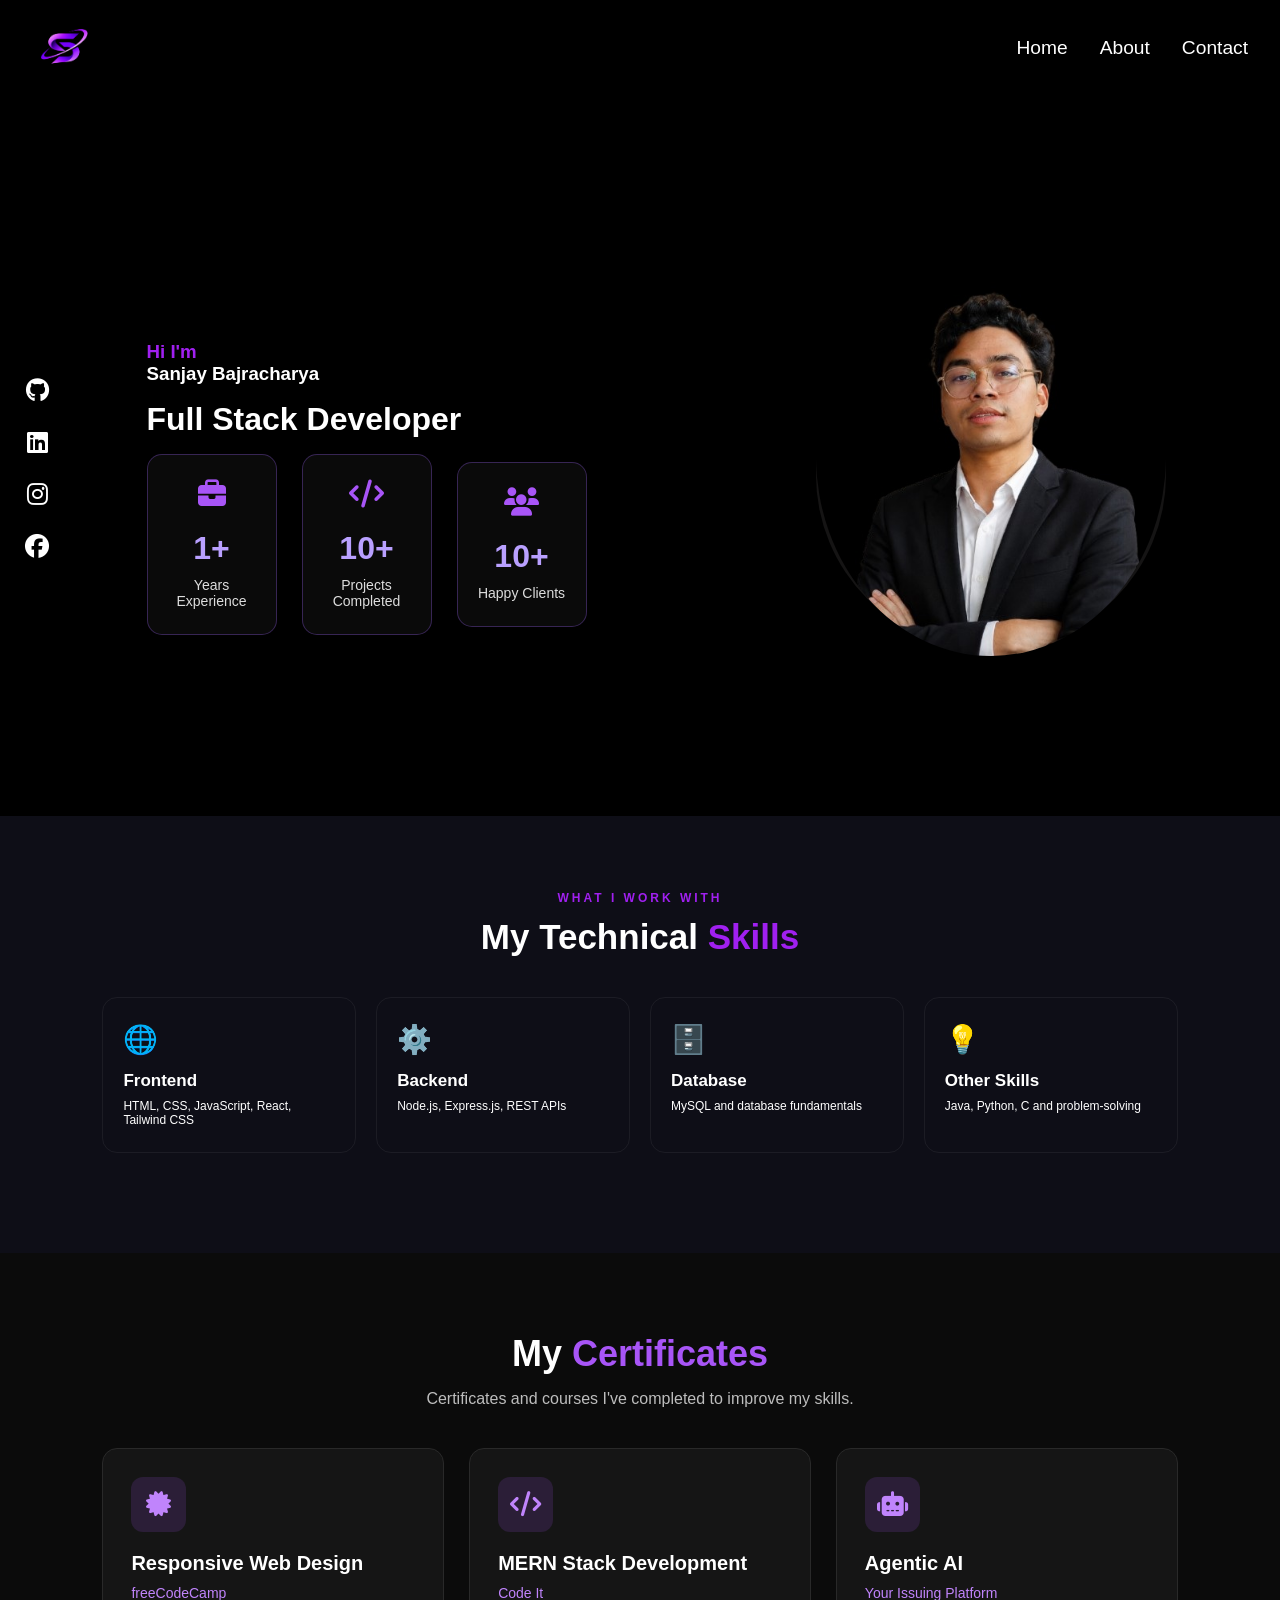
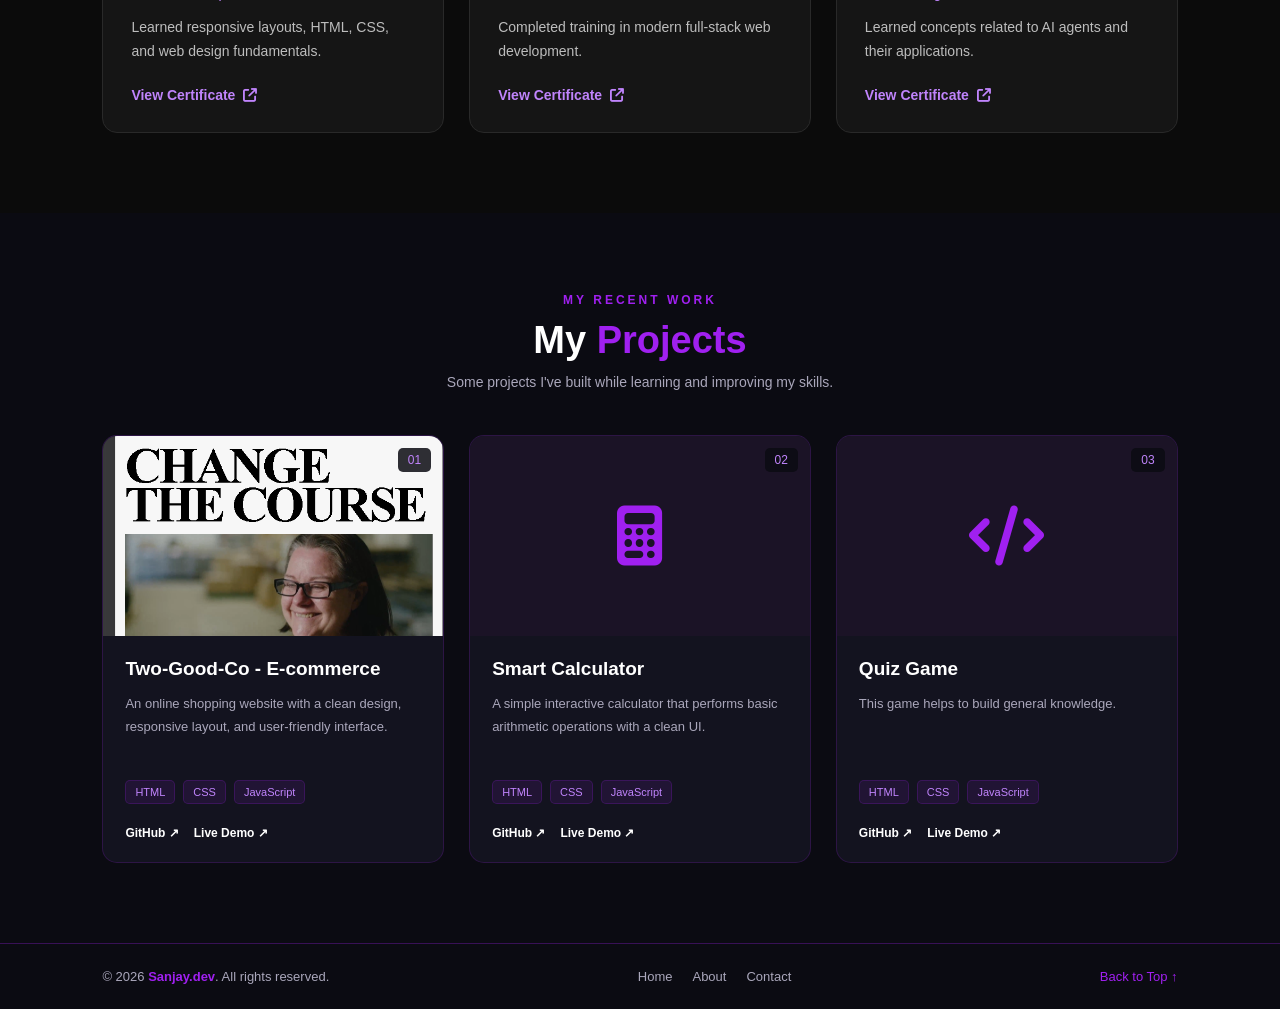
==== index.html @ 899c7a38 "new" ====
<!doctype html>
<html lang="en">
  <head>
    <meta charset="UTF-8" />
    <meta name="viewport" content="width=device-width, initial-scale=1.0" />
    <title>Portfolio</title>
    <link rel="stylesheet" href="style.css" />

    <link
      rel="stylesheet"
      href="https://cdnjs.cloudflare.com/ajax/libs/font-awesome/6.7.2/css/all.min.css"
    />
  </head>
  <body>
    <div class="Container">
      <div class="nav-bar">
        <div id="logo">
          <img src="/images/logo.jpg" alt="Logo" />
        </div>
       <div class="nav-links" id="navLinks">
  <a href="/">Home</a>
  <a href="/navlinks/About.html">About</a>
  <a href="/navlinks/Contact.html">Contact</a>
  <a href="/navlinks/Contact.html" class="mobile-hire">Hire Me</a>
</div>
        <button
          id="menubar"
          aria-label="Open navigation menu"
          aria-expanded="false"
          aria-controls="navLinks"
        >
          <i class="fa-solid fa-bars"></i>
        </button>
      </div>
      <div class="heroSection">
        <div class="intro">
          <h3>
            <span> Hi I'm</span> <br />
            Sanjay Bajracharya
          </h3>
          <h1>Full Stack Developer</h1>

          <div class="social-icons">
            <a
              href="https://github.com/sanjaybajra"
              target="_blank"
              aria-label="GitHub"
            >
              <i class="fa-brands fa-github"></i>
            </a>

            <a
              href="https://linkedin.com/in/sanjay-bajracharya-6b6b513b9"
              target="_blank"
              aria-label="LinkedIn"
            >
              <i class="fa-brands fa-linkedin"></i>
            </a>

            <a
              href="https://instagram.com/sanjay_bajracharya7"
              target="_blank"
              aria-label="Instagram"
            >
              <i class="fa-brands fa-instagram"></i>
            </a>

            <a
              href="https://facebook.com/sanjay.bajracharya.71"
              target="_blank"
              aria-label="Facebook"
            >
              <i class="fa-brands fa-facebook"></i>
            </a>
          </div>

          <section class="stats">
            <div class="stat-box">
              <i class="fa-solid fa-briefcase"></i>
              <h2>1+</h2>
              <p>Years Experience</p>
            </div>

            <div class="stat-box">
              <i class="fa-solid fa-code"></i>
              <h2>10+</h2>
              <p>Projects Completed</p>
            </div>

            <div class="stat-box">
              <i class="fa-solid fa-users"></i>
              <h2>10+</h2>
              <p>Happy Clients</p>
            </div>
          </section>
        </div>
        <div class="picture-container">
          <div class="gray-circle"></div>
          <img
            src="/images/hero-image.jpg"
            alt="Profile Picture"
            class="profile-img"
          />
        </div>
      </div>
      <section class="skills-section">
        <p class="subtitle">WHAT I WORK WITH</p>
        <h2>My Technical <span>Skills</span></h2>

        <div class="skills-grid">
          <div class="skill-card">
            <span class="skill-icon">🌐</span>
            <h3>Frontend</h3>
            <p>HTML, CSS, JavaScript, React, Tailwind CSS</p>
          </div>

          <div class="skill-card">
            <span class="skill-icon">⚙️</span>
            <h3>Backend</h3>
            <p>Node.js, Express.js, REST APIs</p>
          </div>

          <div class="skill-card">
            <span class="skill-icon">🗄️</span>
            <h3>Database</h3>
            <p>MySQL and database fundamentals</p>
          </div>

          <div class="skill-card">
            <span class="skill-icon">💡</span>
            <h3>Other Skills</h3>
            <p>Java, Python, C and problem-solving</p>
          </div>
        </div>
      </section>

      <!-- Certificates Section -->
      <section class="certificates-section" id="certificates">
        <h2>My <span>Certificates</span></h2>
        <p class="section-description">
          Certificates and courses I've completed to improve my skills.
        </p>

        <div class="certificates-grid">
          <!-- Certificate 1 -->
          <div class="certificate-card">
            <div class="certificate-icon">
              <i class="fa-solid fa-certificate"></i>
            </div>
            <h3>Responsive Web Design</h3>
            <p class="certificate-issuer">freeCodeCamp</p>
            <p class="certificate-description">
              Learned responsive layouts, HTML, CSS, and web design
              fundamentals.
            </p>
            <a
              href="https://www.freecodecamp.org/certification/sanjaybajracharya12/responsive-web-design-v9"
              target="_blank"
              rel="noopener noreferrer"
              class="certificate-btn"
            >
              View Certificate
              <i class="fa-solid fa-arrow-up-right-from-square"></i>
            </a>
          </div>

          <!-- Certificate 2 -->
          <div class="certificate-card">
            <div class="certificate-icon">
              <i class="fa-solid fa-code"></i>
            </div>
            <h3>MERN Stack Development</h3>
            <p class="certificate-issuer">Code It</p>
            <p class="certificate-description">
              Completed training in modern full-stack web development.
            </p>
            <a
              href="/images/mernstack.jpeg"
              target="_blank"
              rel="noopener noreferrer"
              class="certificate-btn"
            >
              View Certificate
              <i class="fa-solid fa-arrow-up-right-from-square"></i>
            </a>
          </div>

          <!-- Certificate 3 -->
          <div class="certificate-card">
            <div class="certificate-icon">
              <i class="fa-solid fa-robot"></i>
            </div>
            <h3>Agentic AI</h3>
            <p class="certificate-issuer">Your Issuing Platform</p>
            <p class="certificate-description">
              Learned concepts related to AI agents and their applications.
            </p>
            <a
              href="/images/agenticai.jpeg"
              target="_blank"
              rel="noopener noreferrer"
              class="certificate-btn"
            >
              View Certificate
              <i class="fa-solid fa-arrow-up-right-from-square"></i>
            </a>
          </div>
        </div>
      </section>

      <section class="projects-section" id="projects">
        <div class="projects-heading">
          <p class="subtitle">MY RECENT WORK</p>
          <h2>My <span>Projects</span></h2>
          <p>
            Some projects I've built while learning and improving my skills.
          </p>
        </div>

        <div class="projects-grid">
          <!-- Project 1 -->
          <div class="project-card">
            <div class="project-image">
              <img src="images/twogoodgo.png" alt="Velmora ecommerce website" />
              <span class="project-number">01</span>
            </div>

            <div class="project-content">
              <h3>Two-Good-Co - E-commerce</h3>
              <p>
                An online shopping website with a clean design, responsive
                layout, and user-friendly interface.
              </p>

              <div class="tech-tags">
                <span>HTML</span>
                <span>CSS</span>
                <span>JavaScript</span>
              </div>

              <div class="project-links">
                <a
                  href="https://github.com/sanjaybajra/Two-Good-Co"
                  target="_blank"
                  rel="noopener noreferrer"
                >
                  GitHub ↗
                </a>
                <a
                  href="YOUR-LIVE-DEMO-URL"
                  target="_blank"
                  rel="noopener noreferrer"
                >
                  Live Demo ↗
                </a>
              </div>
            </div>
          </div>

          <!-- Project 2 -->
          <div class="project-card">
            <div class="project-image project-placeholder">
              <span>02</span>
              <i class="fa-solid fa-calculator"></i>
            </div>

            <div class="project-content">
              <h3>Smart Calculator</h3>
              <p>
                A simple interactive calculator that performs basic arithmetic
                operations with a clean UI.
              </p>

              <div class="tech-tags">
                <span>HTML</span>
                <span>CSS</span>
                <span>JavaScript</span>
              </div>

              <div class="project-links">
                <a
                  href="https://github.com/sanjaybajra/CodeAlpha_Calculator"
                  target="_blank"
                  rel="noopener noreferrer"
                >
                  GitHub ↗
                </a>
                <a
                  href="YOUR-CALCULATOR-DEMO-URL"
                  target="_blank"
                  rel="noopener noreferrer"
                >
                  Live Demo ↗
                </a>
              </div>
            </div>
          </div>

          <!-- Project 3 -->
          <div class="project-card">
            <div class="project-image project-placeholder">
              <span>03</span>
              <i class="fa-solid fa-code"></i>
            </div>

            <div class="project-content">
              <h3>Quiz Game</h3>
              <p>This game helps to build general knowledge.</p>

              <div class="tech-tags">
                <span>HTML</span>
                <span>CSS</span>
                <span>JavaScript</span>
              </div>

              <div class="project-links">
                <a
                  href="https://github.com/sanjaybajra/Quiz-Game"
                  target="_blank"
                  rel="noopener noreferrer"
                >
                  GitHub ↗
                </a>
                <a
                  href="https://github.com/sanjaybajra/Quiz-Game"
                  target="_blank"
                  rel="noopener noreferrer"
                >
                  Live Demo ↗
                </a>
              </div>
            </div>
          </div>
        </div>
      </section>

      <footer class="footer">
        <p>© 2026 <span>Sanjay.dev</span>. All rights reserved.</p>

        <div class="footer-links">
          <a href="/index.html">Home</a>
          <a href="/navlinks/About.html">About</a>

          <a href="/navlinks/Contact.html">Contact</a>
        </div>

        <a href="#" class="back-to-top">Back to Top ↑</a>
      </footer>
    </div>
    <script src="script.js"></script>
  </body>
</html>
---- style.css ----
* {
    box-sizing: border-box;
    margin: 0;
    padding: 0;
    font-family: 'Poppins', sans-serif;
}
.Container {
    background-color: black;
    height: 100vh;
    width: 100vw;
    margin: 0;
    padding: 0;
}
.nav-bar {
    display: flex;
    justify-content: space-between;
    align-items: center;
    padding: 1rem 2rem;

    color: white;
}
#menubar i{
  display: none;
  
}
#logo {
    font-size: 1.5rem;
    font-weight: bold;
    color:	rgb(160, 32, 240);
    height: 4rem;
    width: 4rem;
}
#logo img{
    height: 100%;
    width: 100%;
}
.nav-links{
    display: flex;
    justify-content: space-between;
    align-items: center;
    gap: 2rem;
    
}
.nav-links a {
    text-decoration: none;
    color: white;
    font-size: 1.2rem;
}
.nav-links a:hover {
    color: 	rgb(160, 32, 240);
}
.btn{
    background-color: 	rgb(160, 32, 240);
    color: white;
    padding: 0.5rem 1rem;
    border-radius: 5px;
    text-decoration: none;
    border: none;
 
    font-weight: bold;
}
.btn:hover{
    background-color: transparent;
    color: 	rgb(160, 32, 240);
    border: 1px solid 	rgb(160, 32, 240);
    cursor: pointer;
}
#menubar {
    display: none;
    background: transparent;
    border: none;
    color: white;
    font-size: 1.7rem;
    cursor: pointer;
}
.heroSection {
    display: flex;
    justify-content: space-around;
    align-items: center;
    height: 80vh;
    color: white;
    text-align: left;

}
.intro{
    display: flex;
    flex-direction: column;
    justify-content: center;
    align-items: flex-start;
    gap: 1rem;
    margin-left: 2rem;
    margin-top:4rem;
}
.intro h3{
    align-items: center;
}
.intro h3 span {
    color: rgb(160, 32, 240);
}
.social-icons {
    display: flex;
    flex-direction: column;
    position: fixed;
    left:25px;
    top: 50%;
    transform: translateY(-50%);
    z-index: 1000;
    justify-content: center;
    align-items: center;
    gap:1.5rem;
    margin-top: 1.2rem;
    

}

.social-icons a {
    color: white;
    font-size: 24px;
    font-size: 1.5rem;
    transition: 0.3s ease;
    
}
.social-icons a:hover {
    color: rgb(160, 32, 240);
    transform: scale(1.2);
}
.picture-container {
    position: relative;
    width: 350px;
    height: 400px;
    display: flex;
    justify-content: center;
    align-items: center;
}
 .gray-circle {
    position: absolute;
    width: 350px;
    height: 350px;
    background-color: #151414;
    border-radius: 50%;
    top:11%;
    left:50%;
    transform: translateX(-50%);
    z-index: 0;
}
.profile-img {
   position:relative;
   z-index: 1;
   width: 100%;
   height: 100%;
   object-fit: cover;
   object-position: center top  ;
   border-radius: 50%;
}

/* Statistics Section */
.stats {
  display: flex;
  justify-content: center;
  align-items: center;
  gap: 25px;
  flex-wrap: wrap;
  margin: 60px autp;
  
}

.stat-box {
  width: 130px;
  padding: 25px 15px;
  text-align: center;
  background: rgba(255, 255, 255, 0.04);
  border: 1px solid rgba(160, 100, 255, 0.3);
  border-radius: 15px;
  transition: 0.3s ease;
}

.stat-box:hover {
  transform: translateY(-8px);
  border-color: #a855f7;
  box-shadow: 0 0 20px rgba(168, 85, 247, 0.2);
}

.stat-box i {
  font-size: 28px;
  color: #a855f7;
  margin-bottom: 12px;
}

.stat-box h2 {
  font-size: 32px;
  color: #b9a0ff;
  margin: 10px 0;
}

.stat-box p {
  color: #ddd;
  font-size: 14px;
}
.skills-section {
    padding: 75px 8% 100px;
    text-align: center;
    background: #0e0e17;
    color: white;
}

.skills-section h2 {
    font-size: 35px;
    margin-bottom: 40px;
}
.skills-section h2 span{
    color:rgb(160, 32, 240);
}

.skills-grid {
    display: grid;
    grid-template-columns: repeat(4, 1fr);
    gap: 20px;
    text-align: left;
}

.skill-card {
    padding: 25px 20px;
    background: var(--card);
    border: 1px solid rgba(255,255,255,0.06);
    border-radius: 15px;
    transition: 0.3s;
}

.skill-card:hover {
    transform: translateY(-6px);
    border-color: var(--purple);
}

.skill-icon {
    font-size: 28px;
}

.skill-card h3 {
    font-size: 17px;
    margin: 15px 0 8px;
}

.skill-card p {
    color: var(--muted);
    font-size: 12px;
}

/* Footer */

footer {
    padding: 25px 8%;
    text-align: center;
    border-top: 1px solid rgba(255,255,255,0.06);
    color: var(--muted);
    font-size: 12px;
}

/* Mobile Responsive */

/* Fix global layout */
html {
    scroll-behavior: smooth;
}

body {
    overflow-x: hidden;
}

.Container {
    width: 100%;
    min-height: 100vh;
    height: auto;
}

.footer {
    background: #0b0b12;
    color: #aaa7bb;
    padding: 25px 8%;
    border-top: 1px solid rgba(160, 32, 240, 0.3);

    display: flex;
    justify-content: space-between;
    align-items: center;
    flex-wrap: wrap;
    gap: 20px;

    font-size: 13px;
}

.footer p span {
    color: rgb(160, 32, 240);
    font-weight: bold;
}

.footer-links {
    display: flex;
    gap: 20px;
    flex-wrap: wrap;
}

.footer-links a,
.back-to-top {
    color: #aaa7bb;
    text-decoration: none;
    transition: 0.3s;
}

.footer-links a:hover,
.back-to-top:hover {
    color: rgb(160, 32, 240);
}

.back-to-top {
    color: rgb(160, 32, 240);
}

/* Mobile responsive */
@media (max-width: 600px) {
    .footer {
        flex-direction: column;
        text-align: center;
        padding: 25px 5%;
        gap: 15px;
    }

    .footer-links {
        justify-content: center;
        gap: 15px;
    }
}

.projects-section {
    background: #0b0b12;
    color: white;
    padding: 80px 8%;
}

.projects-heading {
    text-align: center;
    margin-bottom: 45px;
}

.subtitle {
    color: rgb(160, 32, 240);
    font-size: 12px;
    letter-spacing: 3px;
    font-weight: 600;
    margin-bottom: 12px;
}

.projects-heading h2 {
    font-size: 38px;
    margin-bottom: 12px;
}

.projects-heading h2 span {
    color: rgb(160, 32, 240);
}

.projects-heading > p:last-child {
    color: #aaa7bb;
    font-size: 14px;
}

.projects-grid {
    display: grid;
    grid-template-columns: repeat(3, minmax(0, 1fr));
    gap: 25px;
}

.project-card {
    background: #13131f;
    border: 1px solid rgba(160, 32, 240, 0.18);
    border-radius: 15px;
    overflow: hidden;
    transition: 0.3s ease;
}

.project-card:hover {
    transform: translateY(-8px);
    border-color: rgb(160, 32, 240);
    box-shadow: 0 12px 35px rgba(160, 32, 240, 0.12);
}

.project-image {
    position: relative;
    height: 200px;
    overflow: hidden;
    background: #1b1326;
}

.project-image img {
    width: 100%;
    height: 100%;
    object-fit: cover;
    display: block;
    transition: transform 0.4s ease;
}

.project-card:hover .project-image img {
    transform: scale(1.05);
}

.project-number,
.project-placeholder > span {
    position: absolute;
    top: 12px;
    right: 12px;
    padding: 5px 10px;
    background: rgba(11, 11, 18, 0.85);
    color: #c084fc;
    border-radius: 5px;
    font-size: 12px;
}

.project-placeholder {
    display: flex;
    justify-content: center;
    align-items: center;
}

.project-placeholder i {
    font-size: 60px;
    color: rgb(160, 32, 240);
}

.project-content {
    padding: 22px;
}

.project-content h3 {
    font-size: 19px;
    margin-bottom: 12px;
}

.project-content > p {
    color: #aaa7bb;
    font-size: 13px;
    line-height: 1.8;
    min-height: 70px;
}

.tech-tags {
    display: flex;
    flex-wrap: wrap;
    gap: 8px;
    margin: 18px 0 22px;
}

.tech-tags span {
    color: #c084fc;
    background: rgba(160, 32, 240, 0.1);
    border: 1px solid rgba(160, 32, 240, 0.2);
    padding: 5px 9px;
    font-size: 11px;
    border-radius: 5px;
}

.project-links {
    display: flex;
    flex-wrap: wrap;
    gap: 15px;
}

.project-links a {
    color: white;
    font-size: 12px;
    font-weight: 600;
    text-decoration: none;
    transition: 0.3s;
}

.project-links a:hover {
    color: #c084fc;
}

/* Tablet */
@media (max-width: 1000px) {
    .projects-grid {
        grid-template-columns: repeat(2, minmax(0, 1fr));
    }

    .projects-section {
        padding: 65px 5%;
    }
}

/* Mobile */
@media (max-width: 650px) {
     #menubar {
        display: block;
        margin-left: auto;
        z-index: 1002;
    }

    /* Hide links until clicked */
    .nav-links {
        display: none;
        position: absolute;
        top: 100%;
        left: 0;
        width: 100%;
        flex-direction: column;
        align-items: stretch;
        gap: 0;
        padding: 0.5rem 1.5rem 1.2rem;
        background: #111;
        border-top: 1px solid #292929;
        box-shadow: 0 10px 20px rgba(0, 0, 0, 0.3);
    }

    /* Show links when menu opens */
    .nav-links.active {
        display: flex;
    }

    .nav-links a {
        display: block;
        text-align: center;
        padding: 0.9rem 0;
        font-size: 1rem;
    }

    .nav-links .btn {
        margin-top: 0.5rem;
    }
    .projects-section {
        padding: 50px 6%;
    }

    .projects-heading h2 {
        font-size: 30px;
    }

    .projects-grid {
        grid-template-columns: 1fr;
        gap: 22px;
    }

    .project-image {
        height: 210px;
    }

    .project-content > p {
        min-height: auto;
    }
}


/* Large laptops and tablets */
@media (max-width: 1024px) {
    .nav-bar {
        padding: 1rem 1.5rem;
    }

    .nav-links {
        gap: 1.2rem;
    }

    .nav-links a {
        font-size: 1rem;
    }

    .heroSection {
        gap: 2rem;
        padding: 2rem 4%;
    }

    .intro {
        margin-left: 1.5rem;
    }

    .picture-container {
        width: 300px;
        height: 350px;
        flex-shrink: 0;
    }
    .btn{
        display: none;
    }

    .gray-circle {
        width: 300px;
        height: 300px;
    }

    .skills-grid {
        grid-template-columns: repeat(2, minmax(0, 1fr));
    }
}

/* Mobile navigation and hero section */
@media (max-width: 768px) {
    .nav-bar {
        position: relative;
        flex-wrap: wrap;
        padding: 1rem 1.2rem;
    }

    #logo {
        width: 3.5rem;
        height: 3.5rem;
    }

    /* Show hamburger icon */
    #menubar i {
        display: block;
        color: white;
        font-size: 1.8rem;
        cursor: pointer;
    }

    /* Dropdown navigation */
    .nav-links {
        display: none;
        position: absolute;
        top: 100%;
        left: 0;
        width: 100%;
        flex-direction: column;
        align-items: stretch;
        gap: 0;
        padding: 1rem 1.5rem;
        background: #111;
        z-index: 1001;
        border-top: 1px solid #292929;
    }

    .nav-links.active {
        display: flex;
    }

    .nav-links a {
        display: block;
        padding: 0.8rem 0;
        font-size: 1rem;
    }

    .nav-links .btn {
        text-align: center;
        margin-top: 0.5rem;
    }

    /* Hero layout */
    .heroSection {
        height: auto;
        min-height: unset;
        flex-direction: column-reverse;
        justify-content: center;
        gap: 2rem;
        padding: 3rem 1.5rem;
        text-align: center;
    }

    .intro {
        margin: 0;
        align-items: center;
        width: 100%;
        gap: 1rem;
    }

    .intro h1 {
        font-size: clamp(1.8rem, 7vw, 2.5rem);
    }

    .intro h3 {
        font-size: 1.1rem;
    }

    .intro p {
        max-width: 500px;
        line-height: 1.7;
    }

    .picture-container {
        width: min(280px, 75vw);
        height: min(320px, 85vw);
    }

    .gray-circle {
        width: 90%;
        height: auto;
        aspect-ratio: 1;
        top: 10%;
    }

    .profile-img {
        width: 100%;
        height: 100%;
    }

    /* Social icons */
    .social-icons {
        position: static;
        transform: none;
        flex-direction: row;
        gap: 1.5rem;
        margin: 1rem 0 0;
    }

    .social-icons a {
        font-size: 1.4rem;
    }

    /* Statistics */
    .stats {
        gap: 15px;
        margin: 20px auto 40px;
        padding: 0 1rem;
    }

    .stat-box {
        width: calc(50% - 10px);
        max-width: 180px;
        padding: 20px 10px;
    }

    .stat-box h2 {
        font-size: 26px;
    }

    /* Skills */
    .skills-section {
        padding: 50px 6%;
    }

    .skills-section h2 {
        font-size: 28px;
    }

    .skills-grid {
        grid-template-columns: repeat(2, minmax(0, 1fr));
        gap: 15px;
    }

    .skill-card {
        padding: 20px 15px;
        min-width: 0;
    }

    footer {
        padding: 20px 5%;
    }
}

/* Small mobile phones */
@media (max-width: 480px) {
    .heroSection {
        padding: 2rem 1rem;
    }

    .picture-container {
        width: 230px;
        height: 260px;
    }

    .intro h1 {
        font-size: 1.8rem;
    }

    .intro h3 {
        font-size: 1rem;
    }

    .intro p {
        font-size: 0.9rem;
    }

    .stats {
        gap: 10px;
    }

    .stat-box {
        width: calc(50% - 5px);
        padding: 16px 8px;
    }

    .stat-box i {
        font-size: 23px;
    }

    .stat-box h2 {
        font-size: 23px;
    }

    .stat-box p {
        font-size: 12px;
    }

    .skills-section h2 {
        font-size: 24px;
    }

    .skills-grid {
        grid-template-columns: 1fr;
    }

    .skill-card {
        text-align: center;
    }
}

/* Very small screens */
@media (max-width: 350px) {
    .nav-bar {
        padding: 0.8rem;
    }

    .picture-container {
        width: 200px;
        height: 230px;
    }

    .intro h1 {
        font-size: 1.6rem;
    }
}


/* Certificates Section */
.certificates-section {
    padding: 80px 8%;
    background: #0b0b0b;
    color: white;
    text-align: center;
}

.certificates-section h2 {
    font-size: 36px;
    margin-bottom: 15px;
}

.certificates-section h2 span {
    color: #a855f7;
}

.section-description {
    color: #bdbdbd;
    margin-bottom: 40px;
    font-size: 16px;
}

.certificates-grid {
    display: grid;
    grid-template-columns: repeat(3, minmax(0, 1fr));
    gap: 25px;
    text-align: left;
}

.certificate-card {
    background: #151515;
    border: 1px solid #292929;
    border-radius: 15px;
    padding: 28px;
    transition: 0.3s ease;
}

.certificate-card:hover {
    transform: translateY(-8px);
    border-color: #a855f7;
    box-shadow: 0 8px 25px rgba(168, 85, 247, 0.15);
}

.certificate-icon {
    width: 55px;
    height: 55px;
    background: rgba(168, 85, 247, 0.15);
    color: #c084fc;
    border-radius: 12px;
    display: flex;
    align-items: center;
    justify-content: center;
    font-size: 25px;
    margin-bottom: 20px;
}

.certificate-card h3 {
    font-size: 20px;
    margin-bottom: 10px;
}

.certificate-issuer {
    color: #c084fc;
    font-size: 14px;
    margin-bottom: 15px;
}

.certificate-description {
    color: #bdbdbd;
    font-size: 14px;
    line-height: 1.7;
    margin-bottom: 22px;
}

.certificate-btn {
    display: inline-flex;
    align-items: center;
    gap: 8px;
    color: #c084fc;
    text-decoration: none;
    font-size: 14px;
    font-weight: 600;
    transition: 0.3s;
}

.certificate-btn:hover {
    color: white;
}

/* Tablet */
@media (max-width: 900px) {
    .certificates-grid {
        grid-template-columns: repeat(2, minmax(0, 1fr));
    }
}

/* Mobile */
@media (max-width: 600px) {
    .certificates-section {
        padding: 60px 5%;
    }

    .certificates-section h2 {
        font-size: 29px;
    }

    .certificates-grid {
        grid-template-columns: 1fr;
    }
}




/* menubar */
:root {
  --accent: #6c5ce7;
  --accent-2: #a29bfe;
  --accent-rgb: 108, 92, 231; /* same color as --accent, in RGB */
  --menu-bg: rgba(20, 20, 35, 0.92);
  --menu-text: #f1f1f7;
}

.nav-bar {
  position: relative;
}

/* Hamburger button (hidden on desktop) */
.nav-bar #menubar {
  display: none;
  align-items: center;
  justify-content: center;
  width: 46px;
  height: 46px;
  border: none;
  border-radius: 50%;
  background: linear-gradient(135deg, var(--accent), var(--accent-2));
  color: #fff;
  font-size: 1.15rem;
  cursor: pointer;
  box-shadow: 0 8px 20px rgba(var(--accent-rgb), 0.45);
  transition: transform 0.3s ease, box-shadow 0.3s ease;
}

.nav-bar #menubar:hover {
  box-shadow: 0 10px 26px rgba(var(--accent-rgb), 0.6);
}

.nav-bar #menubar:active {
  transform: scale(0.92);
}

.nav-bar #menubar[aria-expanded="true"] {
  transform: rotate(90deg);
}

/* Mobile "Hire Me" link (hidden on desktop) */
.nav-bar .nav-links a.mobile-hire {
  display: none;
}

@media (max-width: 768px) {
  .nav-bar #menubar {
    display: flex;
  }

  .nav-bar > .btn {
    display: none;
  }

  .nav-bar .nav-links {
    display: flex;
    flex-direction: column;
    gap: 4px;
    counter-reset: nav;
    position: absolute;
    top: calc(100% + 14px);
    left: 12px;
    right: 12px;
    padding: 14px;
    background: var(--menu-bg);
    -webkit-backdrop-filter: blur(14px);
    backdrop-filter: blur(14px);
    border: 1px solid rgba(255, 255, 255, 0.1);
    border-radius: 22px;
    box-shadow: 0 24px 50px rgba(0, 0, 0, 0.35);
    z-index: 9999;

    /* closed state */
    opacity: 0;
    visibility: hidden;
    transform: translateY(-16px) scale(0.96);
    transform-origin: top right;
    transition: opacity 0.3s ease, transform 0.3s cubic-bezier(0.2, 0.9, 0.3, 1.2),
      visibility 0.3s;
  }

  /* small pointer arrow under the button */
  .nav-bar .nav-links::before {
    content: "";
    position: absolute;
    top: -7px;
    right: 18px;
    width: 14px;
    height: 14px;
    background: var(--menu-bg);
    border-top: 1px solid rgba(255, 255, 255, 0.1);
    border-left: 1px solid rgba(255, 255, 255, 0.1);
    transform: rotate(45deg);
  }

  .nav-bar .nav-links.active {
    opacity: 1;
    visibility: visible;
    transform: translateY(0) scale(1);
  }

  /* links */
  .nav-bar .nav-links a {
    counter-increment: nav;
    display: flex;
    align-items: center;
    gap: 14px;
    padding: 15px 16px;
    border-radius: 14px;
    font-size: 1.02rem;
    font-weight: 500;
    letter-spacing: 0.3px;
    color: var(--menu-text);
    text-decoration: none;
    background: rgba(255, 255, 255, 0.04);
    transition: background 0.25s, transform 0.25s, color 0.25s;
  }

  .nav-bar .nav-links a::before {
    content: "0" counter(nav);
    font-size: 0.75rem;
    font-weight: 700;
    color: var(--accent-2);
    opacity: 0.9;
  }

  .nav-bar .nav-links a:hover,
  .nav-bar .nav-links a:active {
    background: linear-gradient(
      90deg,
      rgba(var(--accent-rgb), 0.55),
      rgba(var(--accent-rgb), 0.15)
    );
    transform: translateX(6px);
    color: #fff;
  }

  /* Hire Me call-to-action */
  .nav-bar .nav-links a.mobile-hire {
    display: flex;
    justify-content: center;
    margin-top: 8px;
    padding: 16px;
    background: linear-gradient(135deg, var(--accent), var(--accent-2));
    color: #fff;
    font-weight: 700;
    box-shadow: 0 10px 24px rgba(var(--accent-rgb), 0.45);
  }

  .nav-bar .nav-links a.mobile-hire::before {
    content: "";
    display: none;
  }

  .nav-bar .nav-links a.mobile-hire:hover {
    transform: translateY(-2px);
    filter: brightness(1.08);
  }
}
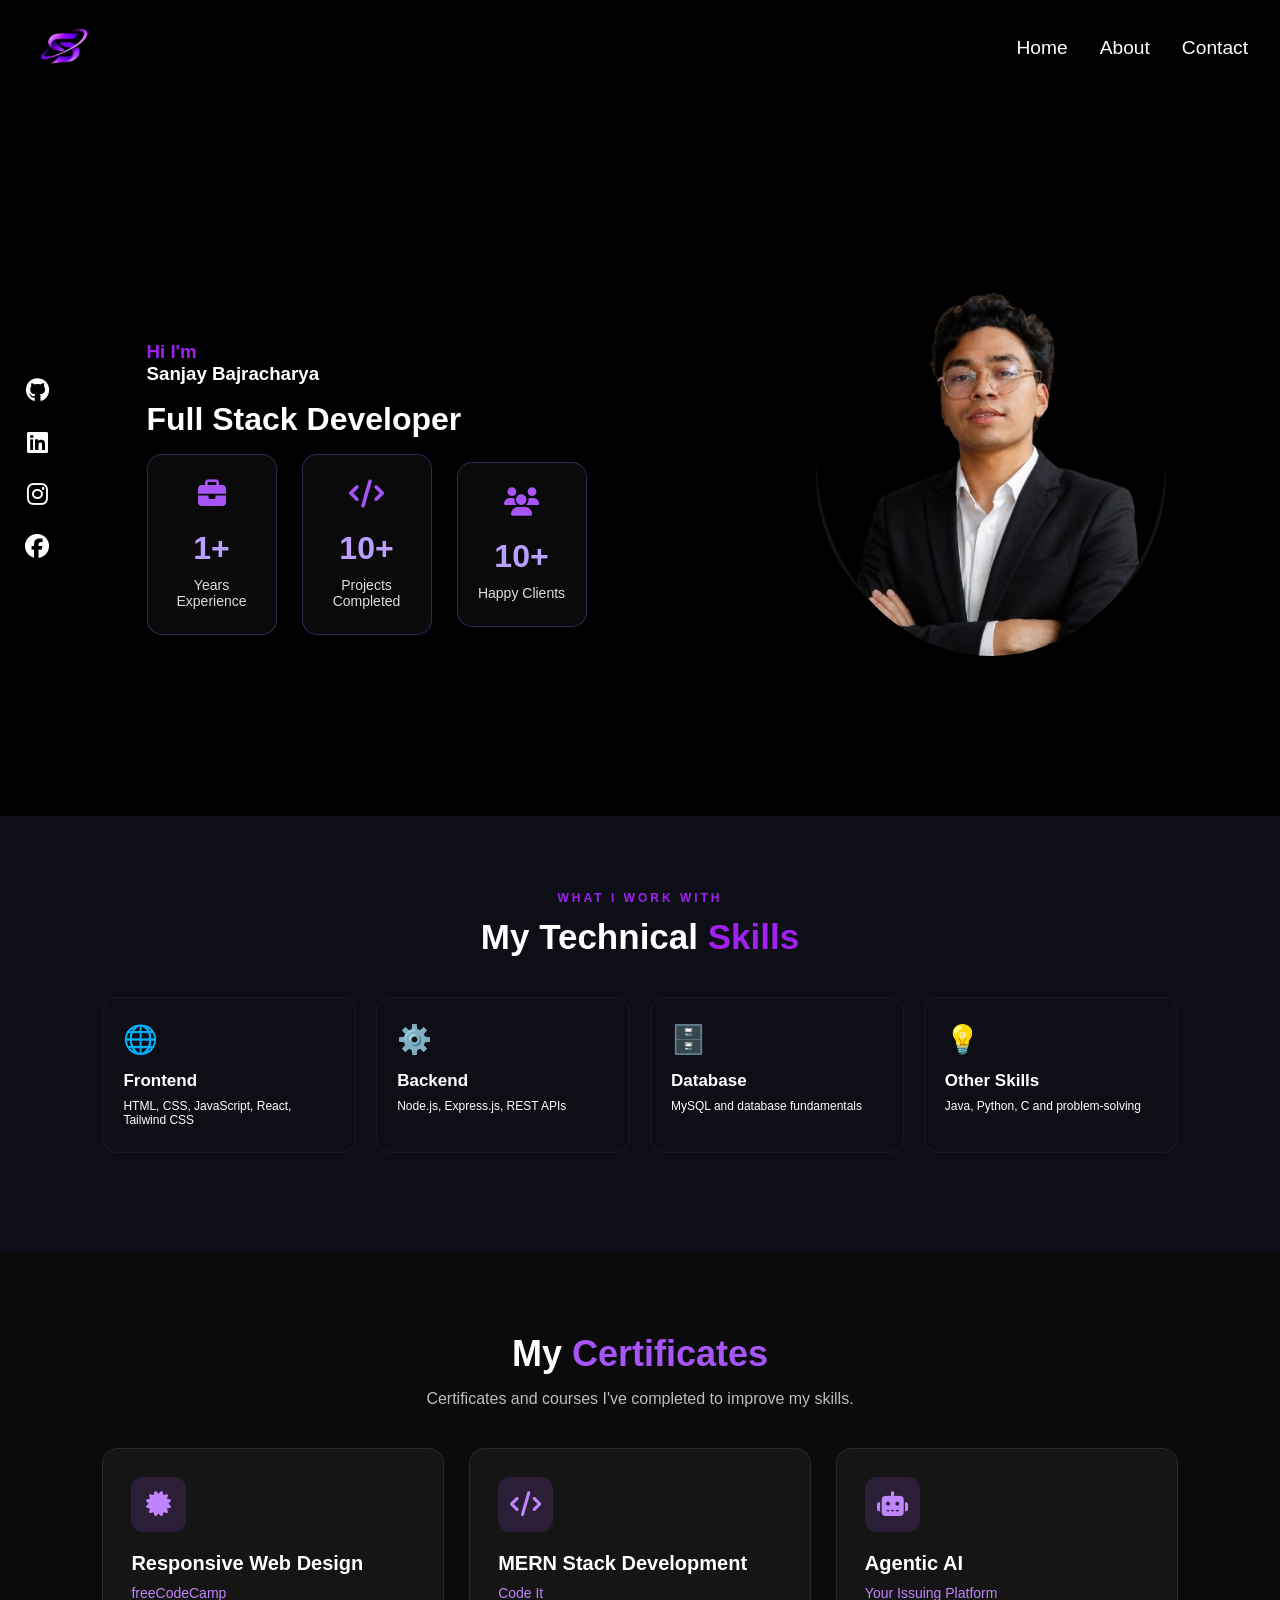
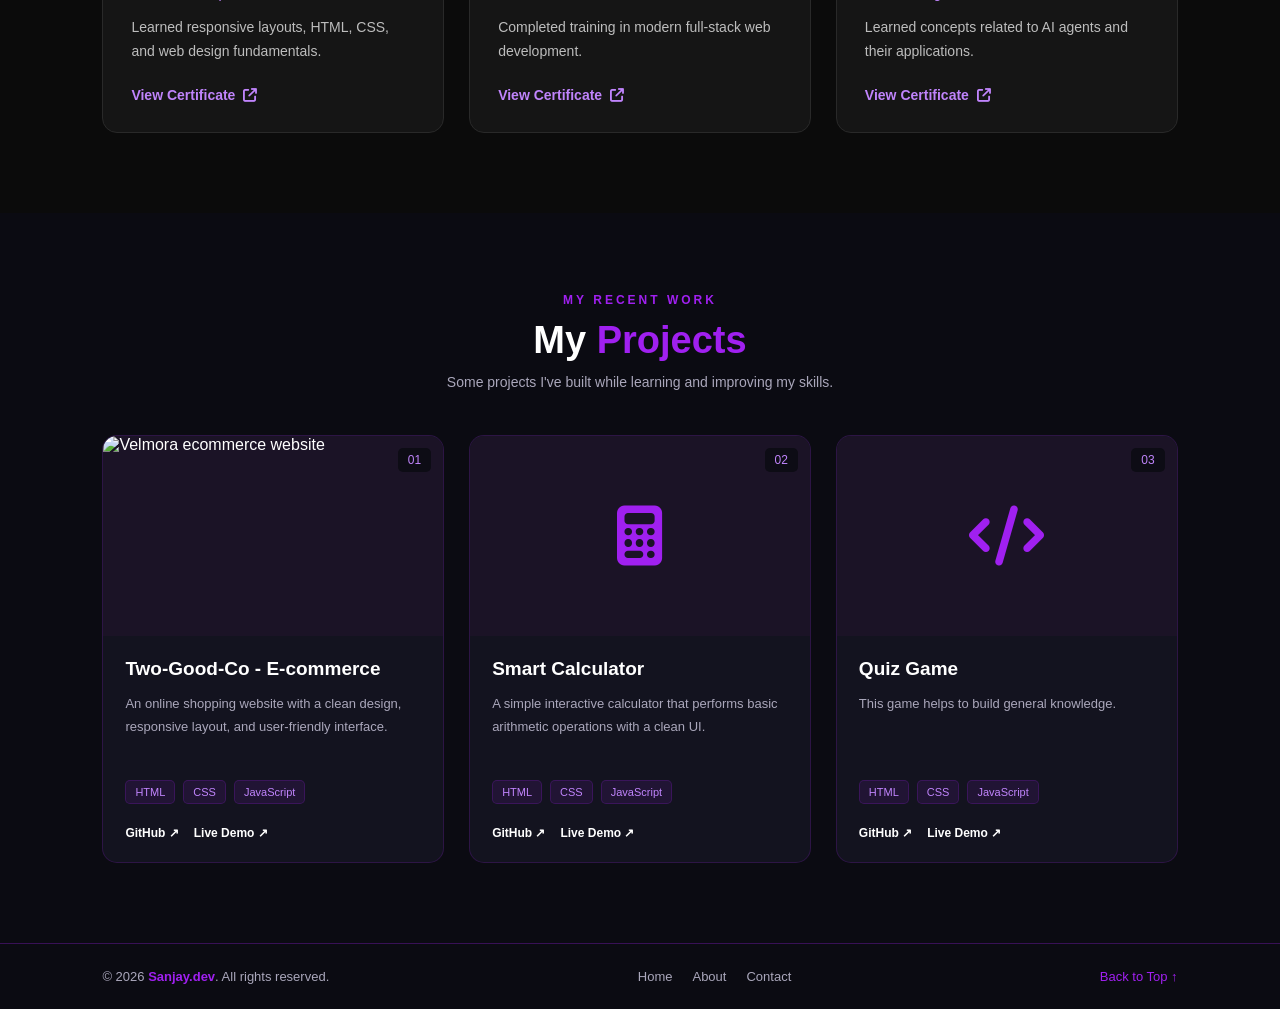
==== commit d4da6905: "images add" ====
--- a/index.html
+++ b/index.html
@@ -17,12 +17,12 @@
         <div id="logo">
           <img src="/images/logo.jpg" alt="Logo" />
         </div>
-       <div class="nav-links" id="navLinks">
-  <a href="/">Home</a>
-  <a href="/navlinks/About.html">About</a>
-  <a href="/navlinks/Contact.html">Contact</a>
-  <a href="/navlinks/Contact.html" class="mobile-hire">Hire Me</a>
-</div>
+        <div class="nav-links" id="navLinks">
+          <a href="/">Home</a>
+          <a href="/navlinks/About.html">About</a>
+          <a href="/navlinks/Contact.html">Contact</a>
+          <a href="/navlinks/Contact.html" class="mobile-hire">Hire Me</a>
+        </div>
         <button
           id="menubar"
           aria-label="Open navigation menu"
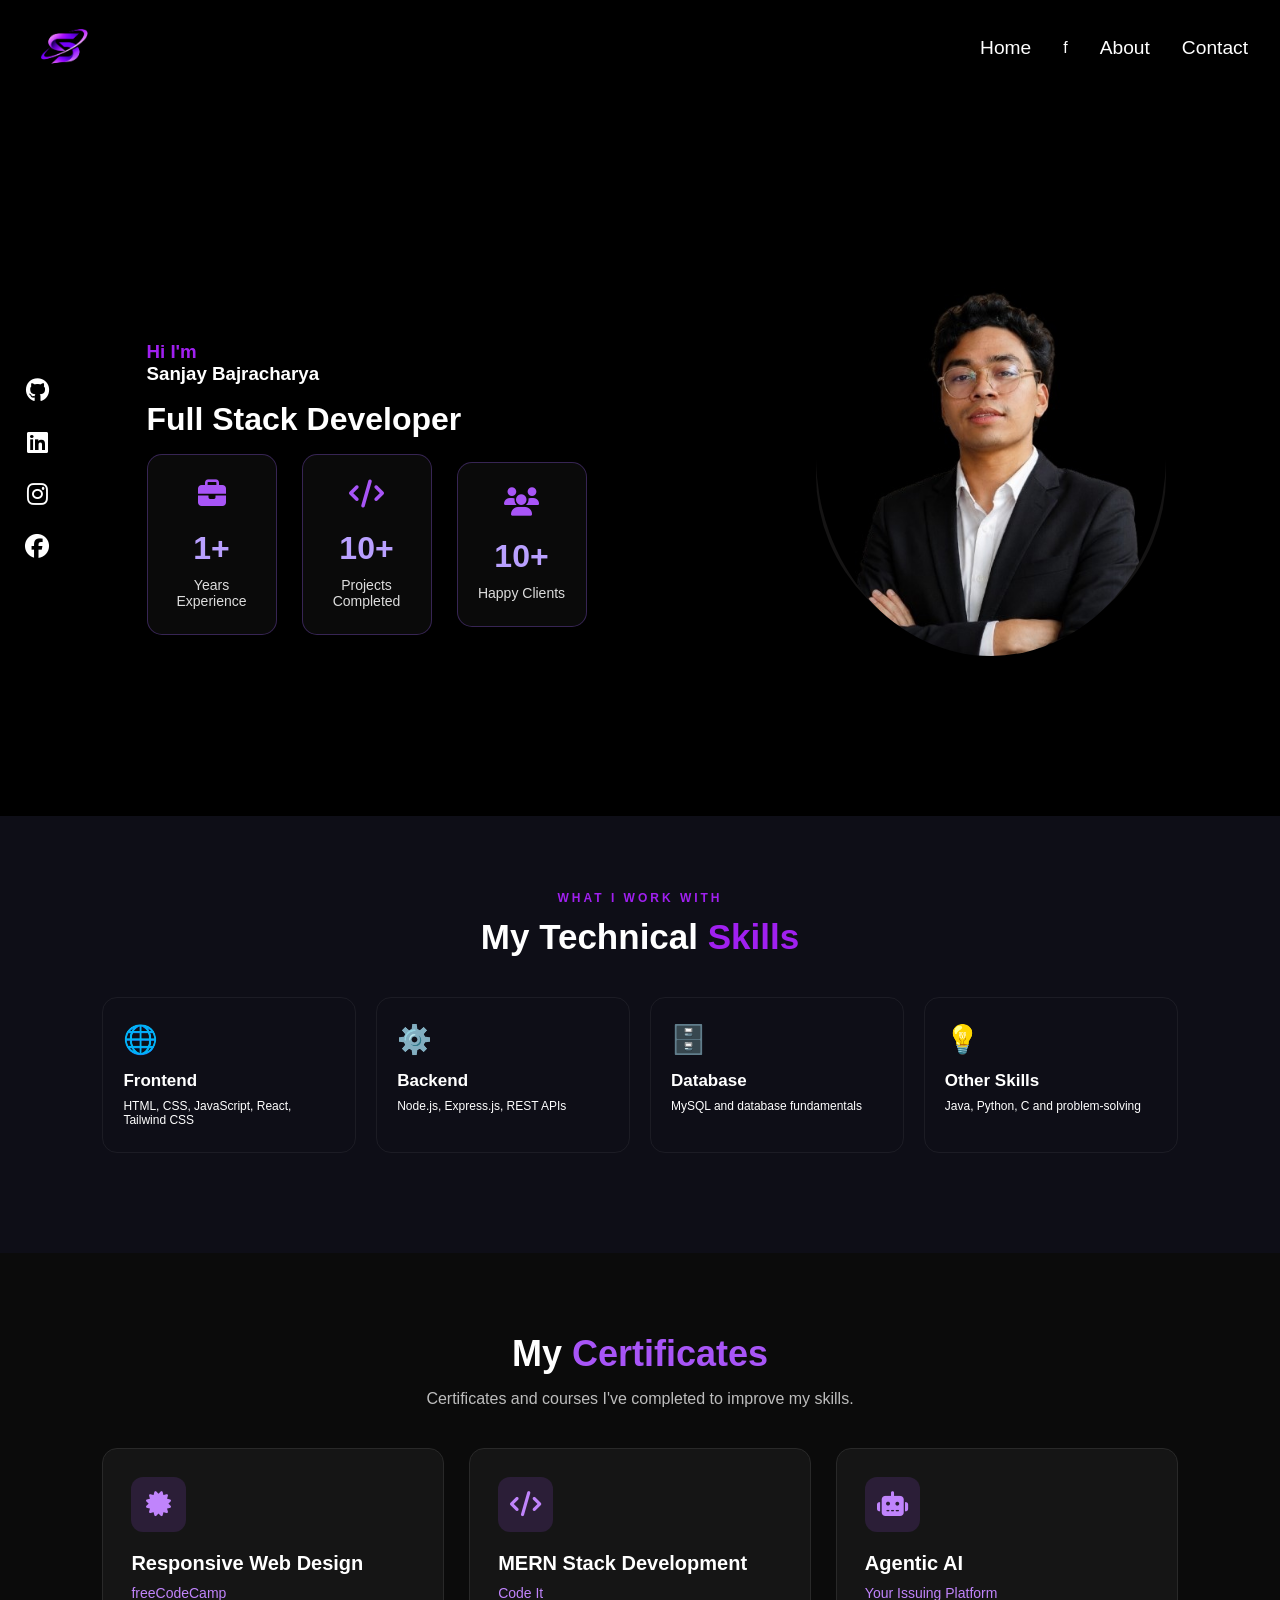
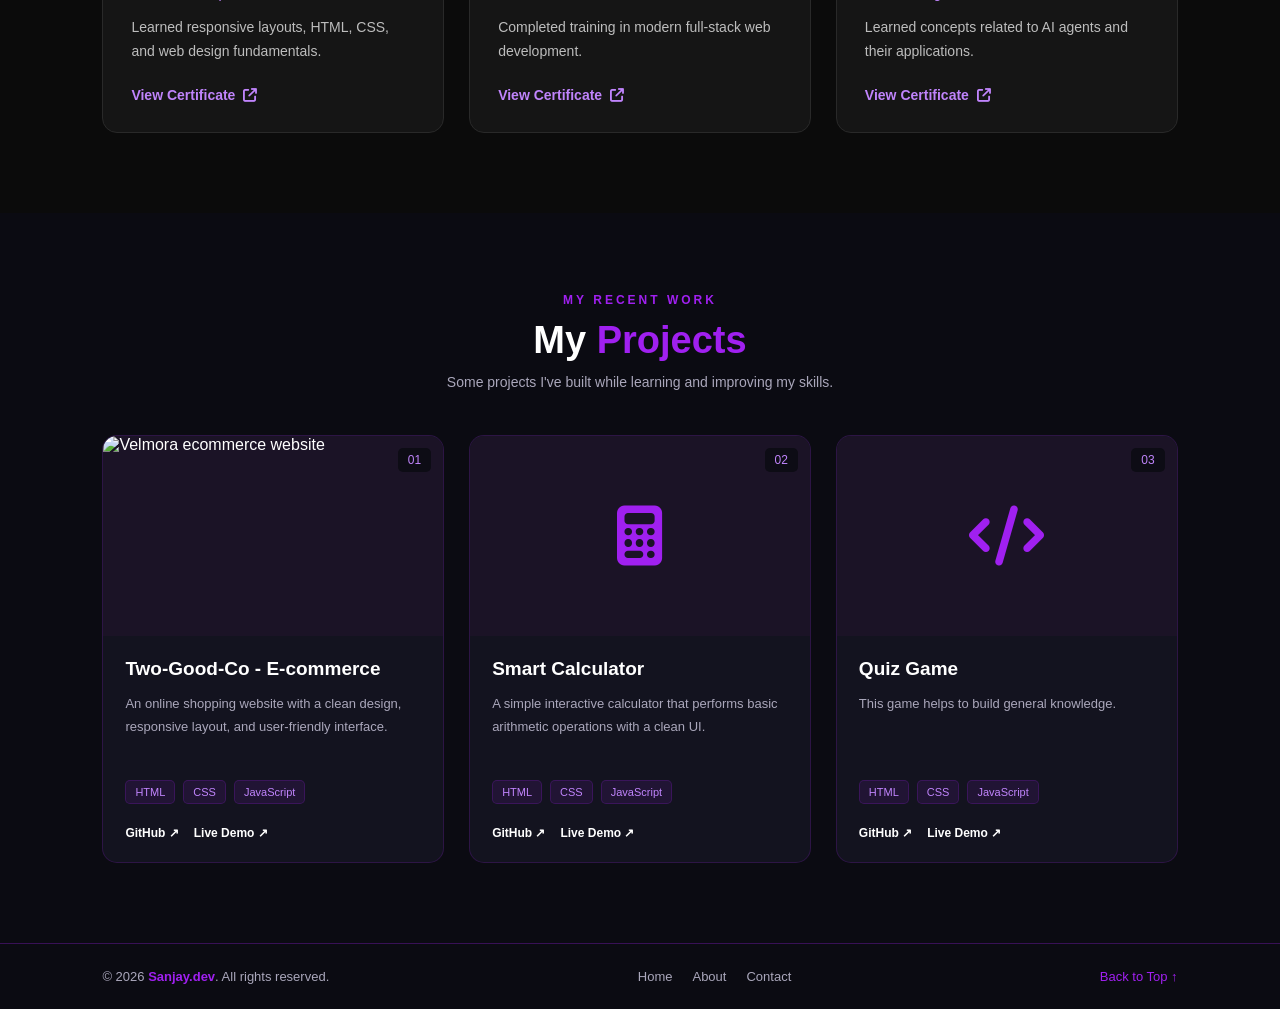
==== commit 53b8ec8c: "change" ====
--- a/index.html
+++ b/index.html
@@ -15,13 +15,13 @@
     <div class="Container">
       <div class="nav-bar">
         <div id="logo">
-          <img src="/images/logo.jpg" alt="Logo" />
+          <img src="images/logo.jpg" alt="Logo" />
         </div>
         <div class="nav-links" id="navLinks">
-          <a href="/">Home</a>
-          <a href="/navlinks/About.html">About</a>
-          <a href="/navlinks/Contact.html">Contact</a>
-          <a href="/navlinks/Contact.html" class="mobile-hire">Hire Me</a>
+          <a href="/">Home</a>f
+          <a href="navlinks/About.html">About</a>
+          <a href="navlinks/Contact.html">Contact</a>
+          <a href="navlinks/Contact.html" class="mobile-hire">Hire Me</a>
         </div>
         <button
           id="menubar"
@@ -97,7 +97,7 @@
         <div class="picture-container">
           <div class="gray-circle"></div>
           <img
-            src="/images/hero-image.jpg"
+            src="images/hero-image.jpg"
             alt="Profile Picture"
             class="profile-img"
           />
@@ -339,9 +339,9 @@
 
         <div class="footer-links">
           <a href="/index.html">Home</a>
-          <a href="/navlinks/About.html">About</a>
-
-          <a href="/navlinks/Contact.html">Contact</a>
+          <a href="navlinks/About.html">About</a>
+
+          <a href="navlinks/Contact.html">Contact</a>
         </div>
 
         <a href="#" class="back-to-top">Back to Top ↑</a>
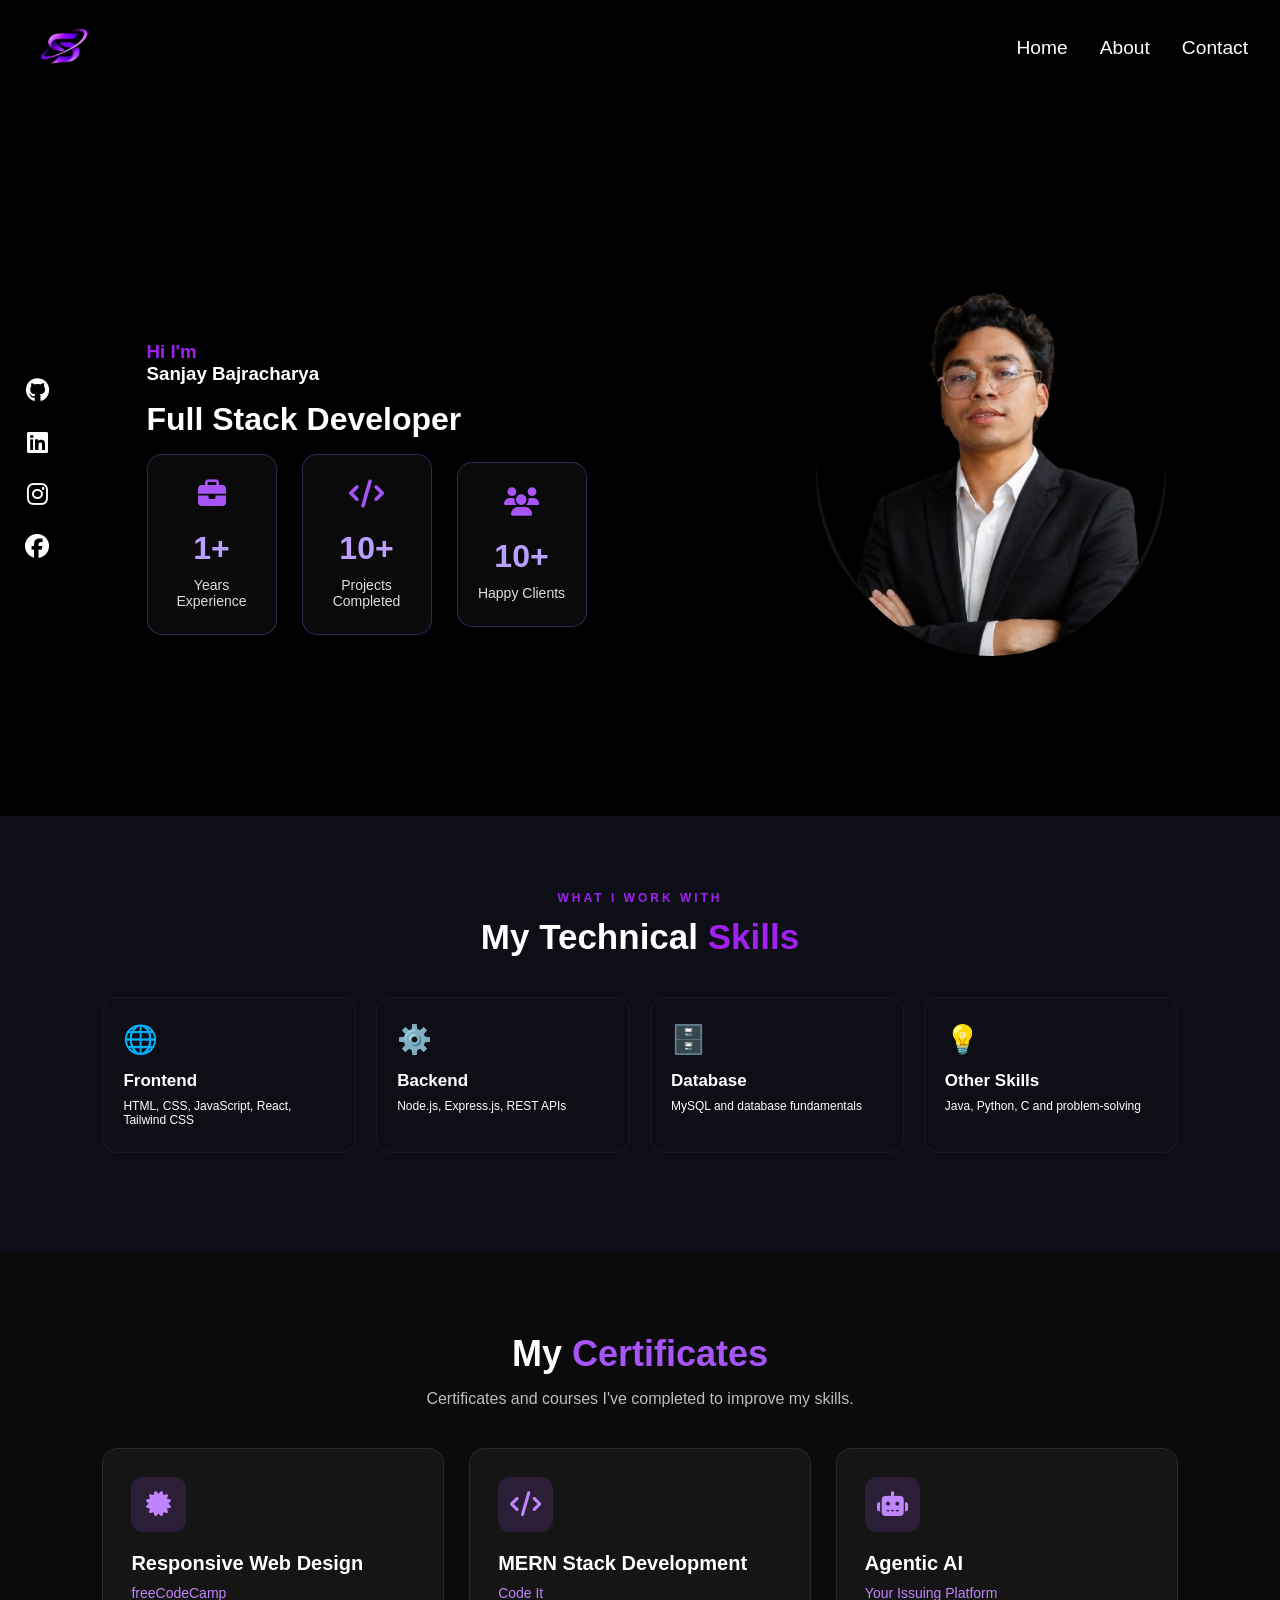
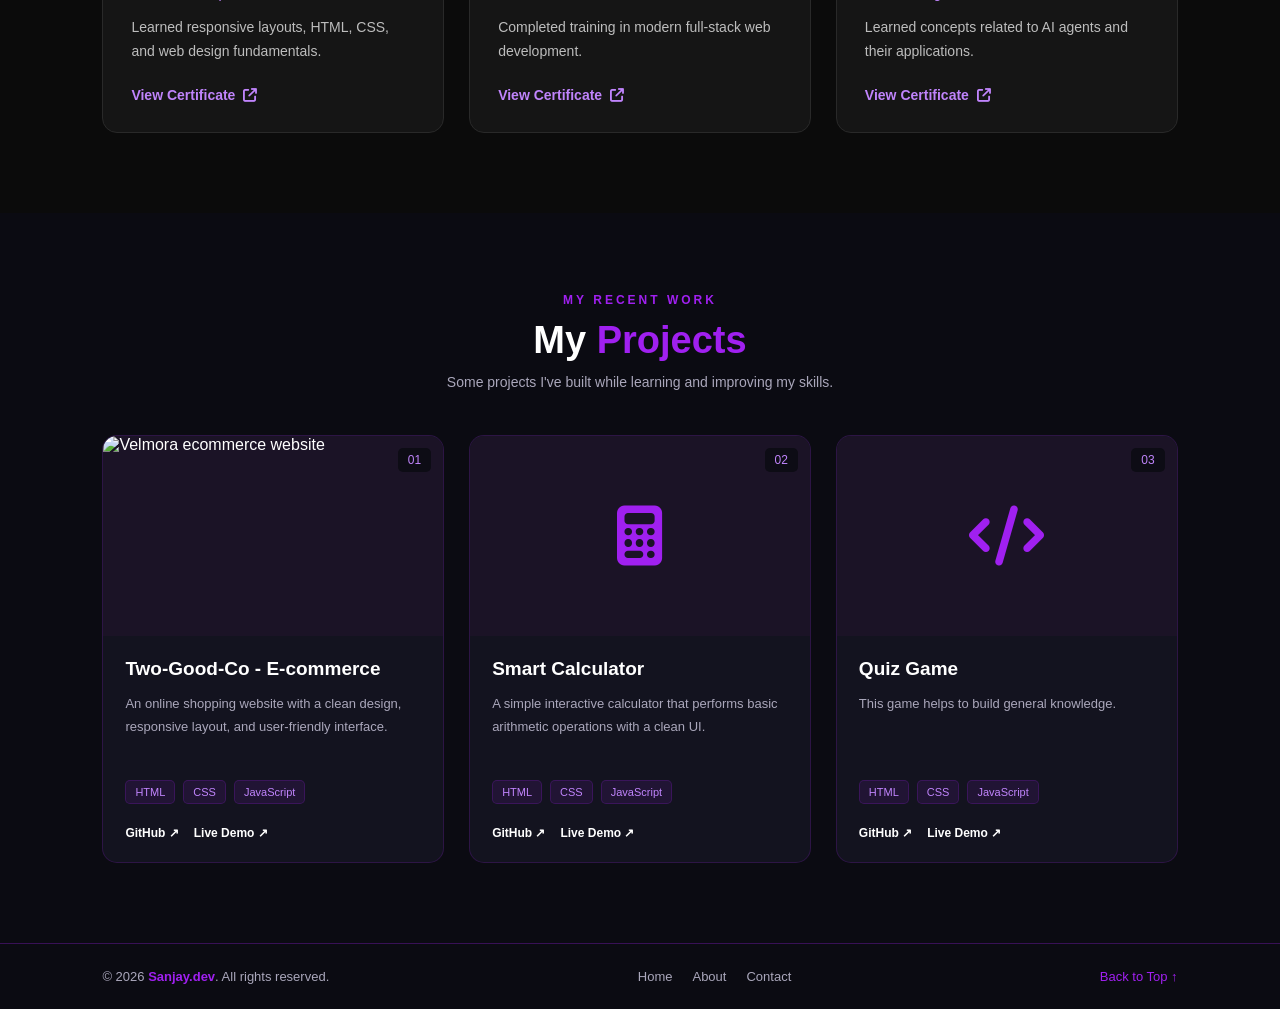
==== commit 161bcb06: "add" ====
--- a/index.html
+++ b/index.html
@@ -18,7 +18,7 @@
           <img src="images/logo.jpg" alt="Logo" />
         </div>
         <div class="nav-links" id="navLinks">
-          <a href="/">Home</a>f
+          <a href="index.html">Home</a>
           <a href="navlinks/About.html">About</a>
           <a href="navlinks/Contact.html">Contact</a>
           <a href="navlinks/Contact.html" class="mobile-hire">Hire Me</a>
@@ -175,7 +175,7 @@
               Completed training in modern full-stack web development.
             </p>
             <a
-              href="/images/mernstack.jpeg"
+              href="images/mernstack.jpeg"
               target="_blank"
               rel="noopener noreferrer"
               class="certificate-btn"
@@ -196,7 +196,7 @@
               Learned concepts related to AI agents and their applications.
             </p>
             <a
-              href="/images/agenticai.jpeg"
+              href="images/agenticai.jpeg"
               target="_blank"
               rel="noopener noreferrer"
               class="certificate-btn"
@@ -338,7 +338,7 @@
         <p>© 2026 <span>Sanjay.dev</span>. All rights reserved.</p>
 
         <div class="footer-links">
-          <a href="/index.html">Home</a>
+          <a href="index.html">Home</a>
           <a href="navlinks/About.html">About</a>
 
           <a href="navlinks/Contact.html">Contact</a>
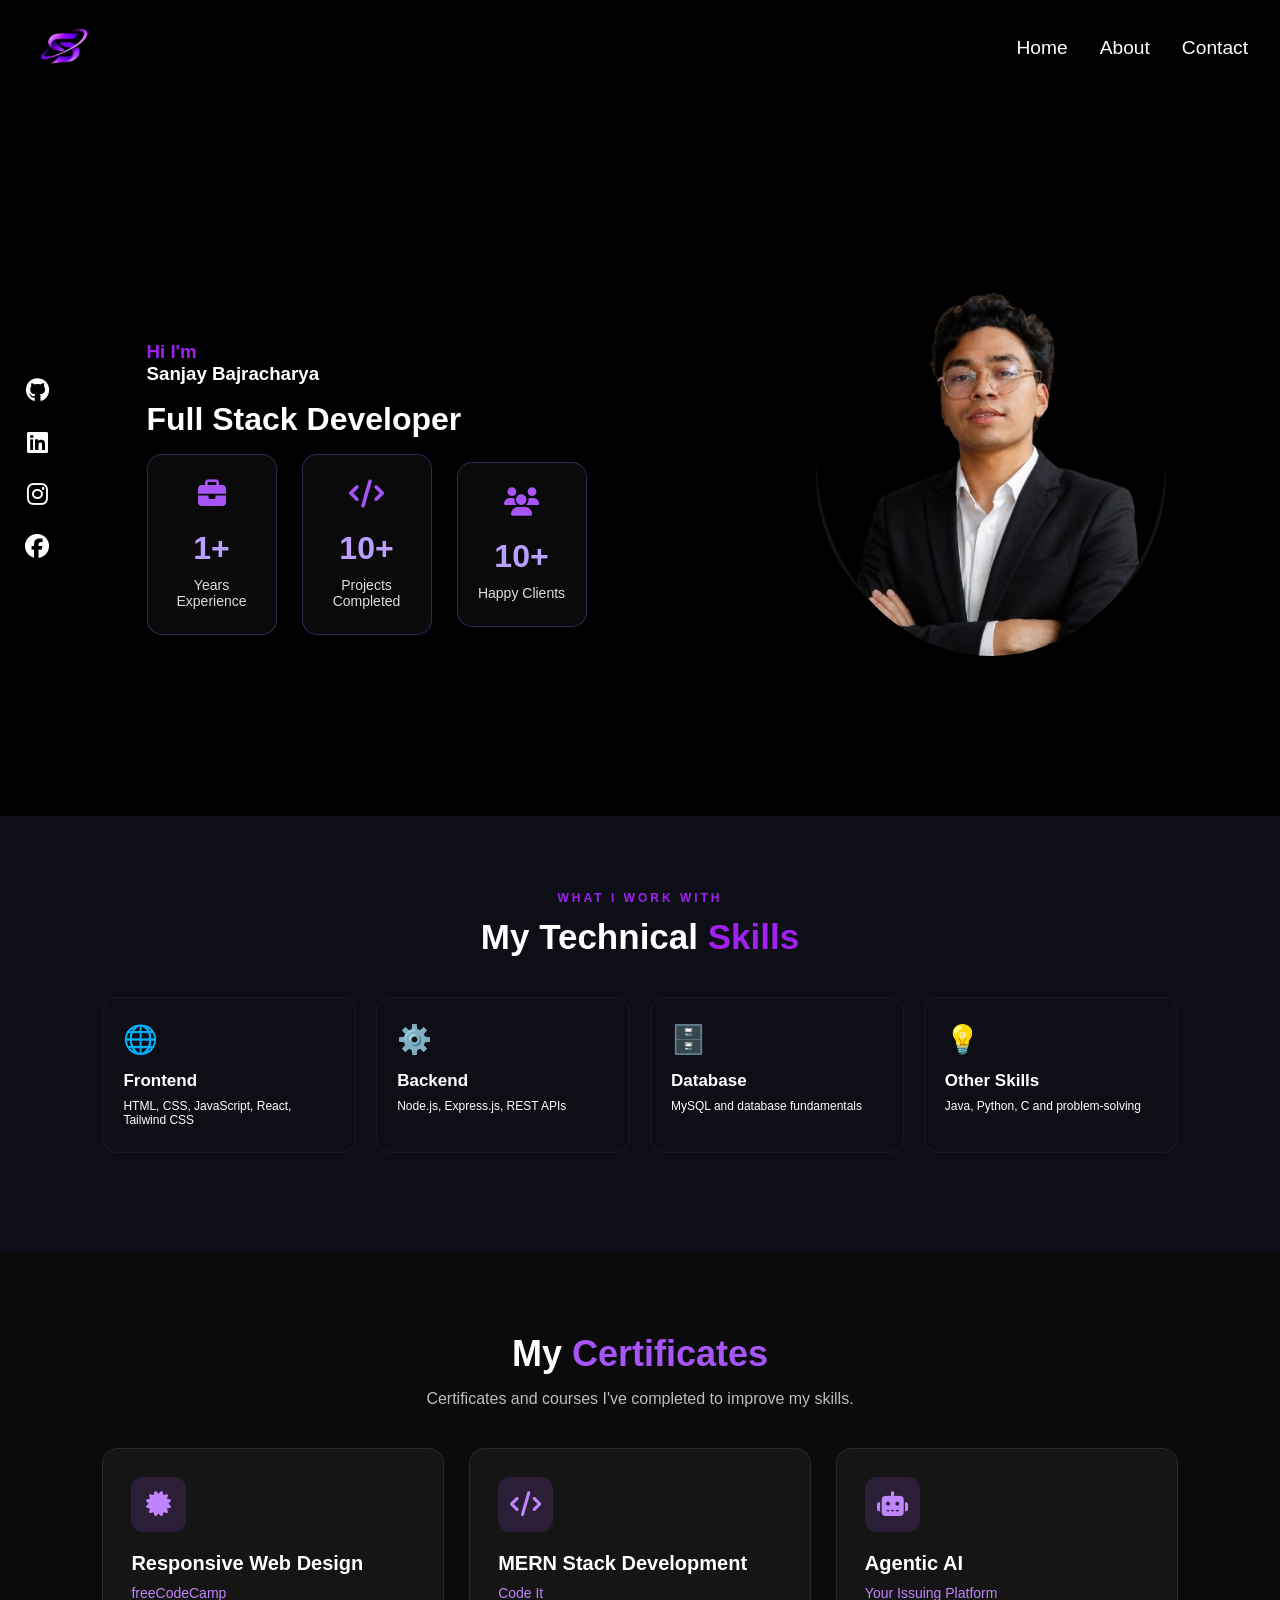
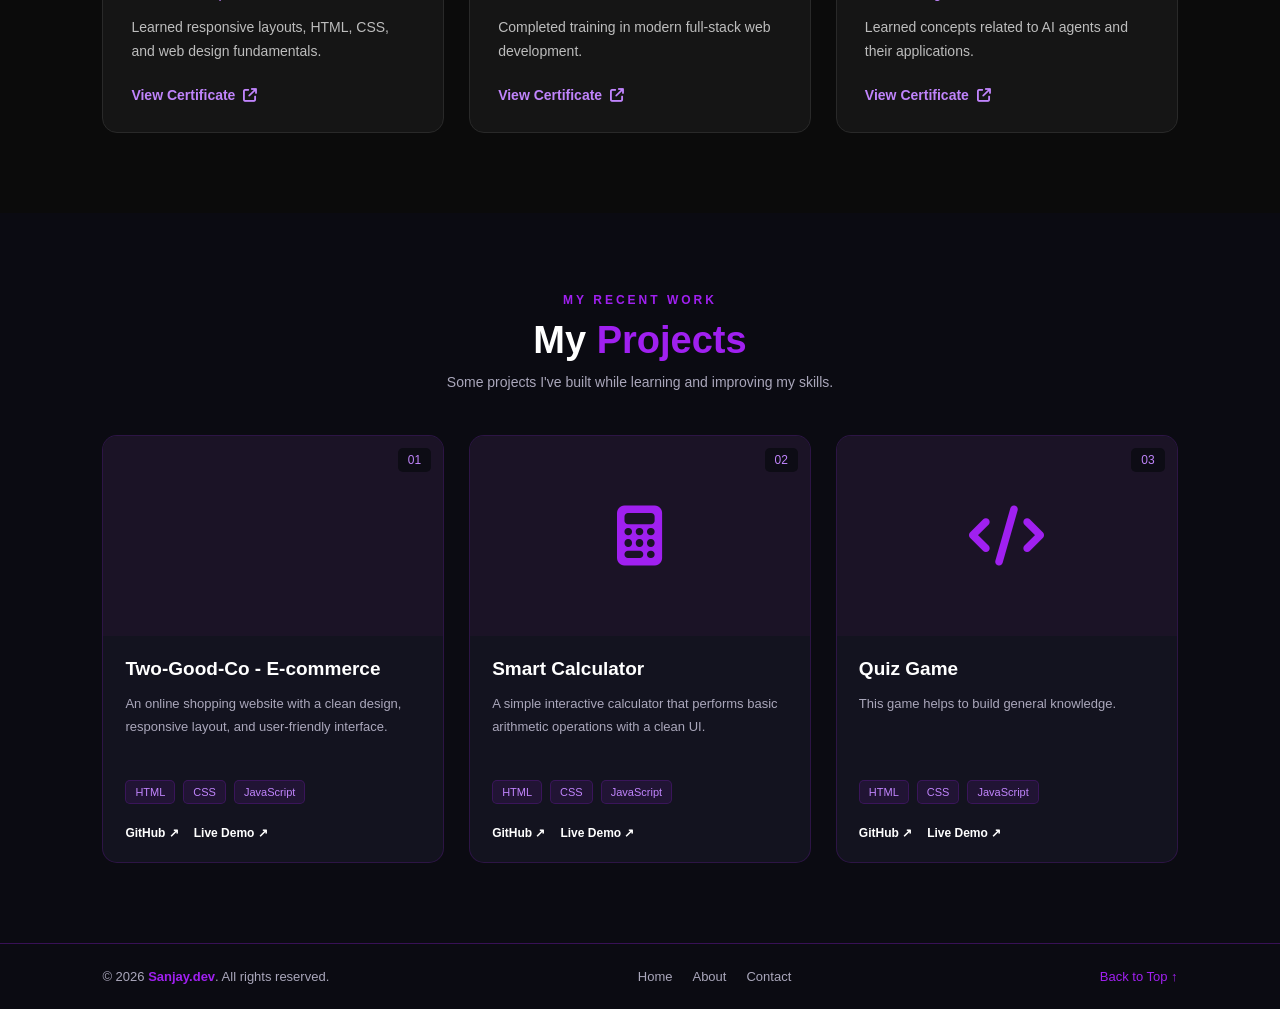
==== commit 2b6d961a: "add" ====
--- a/index.html
+++ b/index.html
@@ -221,7 +221,7 @@
           <!-- Project 1 -->
           <div class="project-card">
             <div class="project-image">
-              <img src="images/twogoodgo.png" alt="Velmora ecommerce website" />
+
               <span class="project-number">01</span>
             </div>
 
--- a/style.css
+++ b/style.css
@@ -1,3 +1,12 @@
+html, body {
+  background: #000;        /* use your page's black */
+  overflow-x: hidden;
+  max-width: 100%;
+}
+
+*, *::before, *::after {
+  box-sizing: border-box;
+}
 * {
     box-sizing: border-box;
     margin: 0;
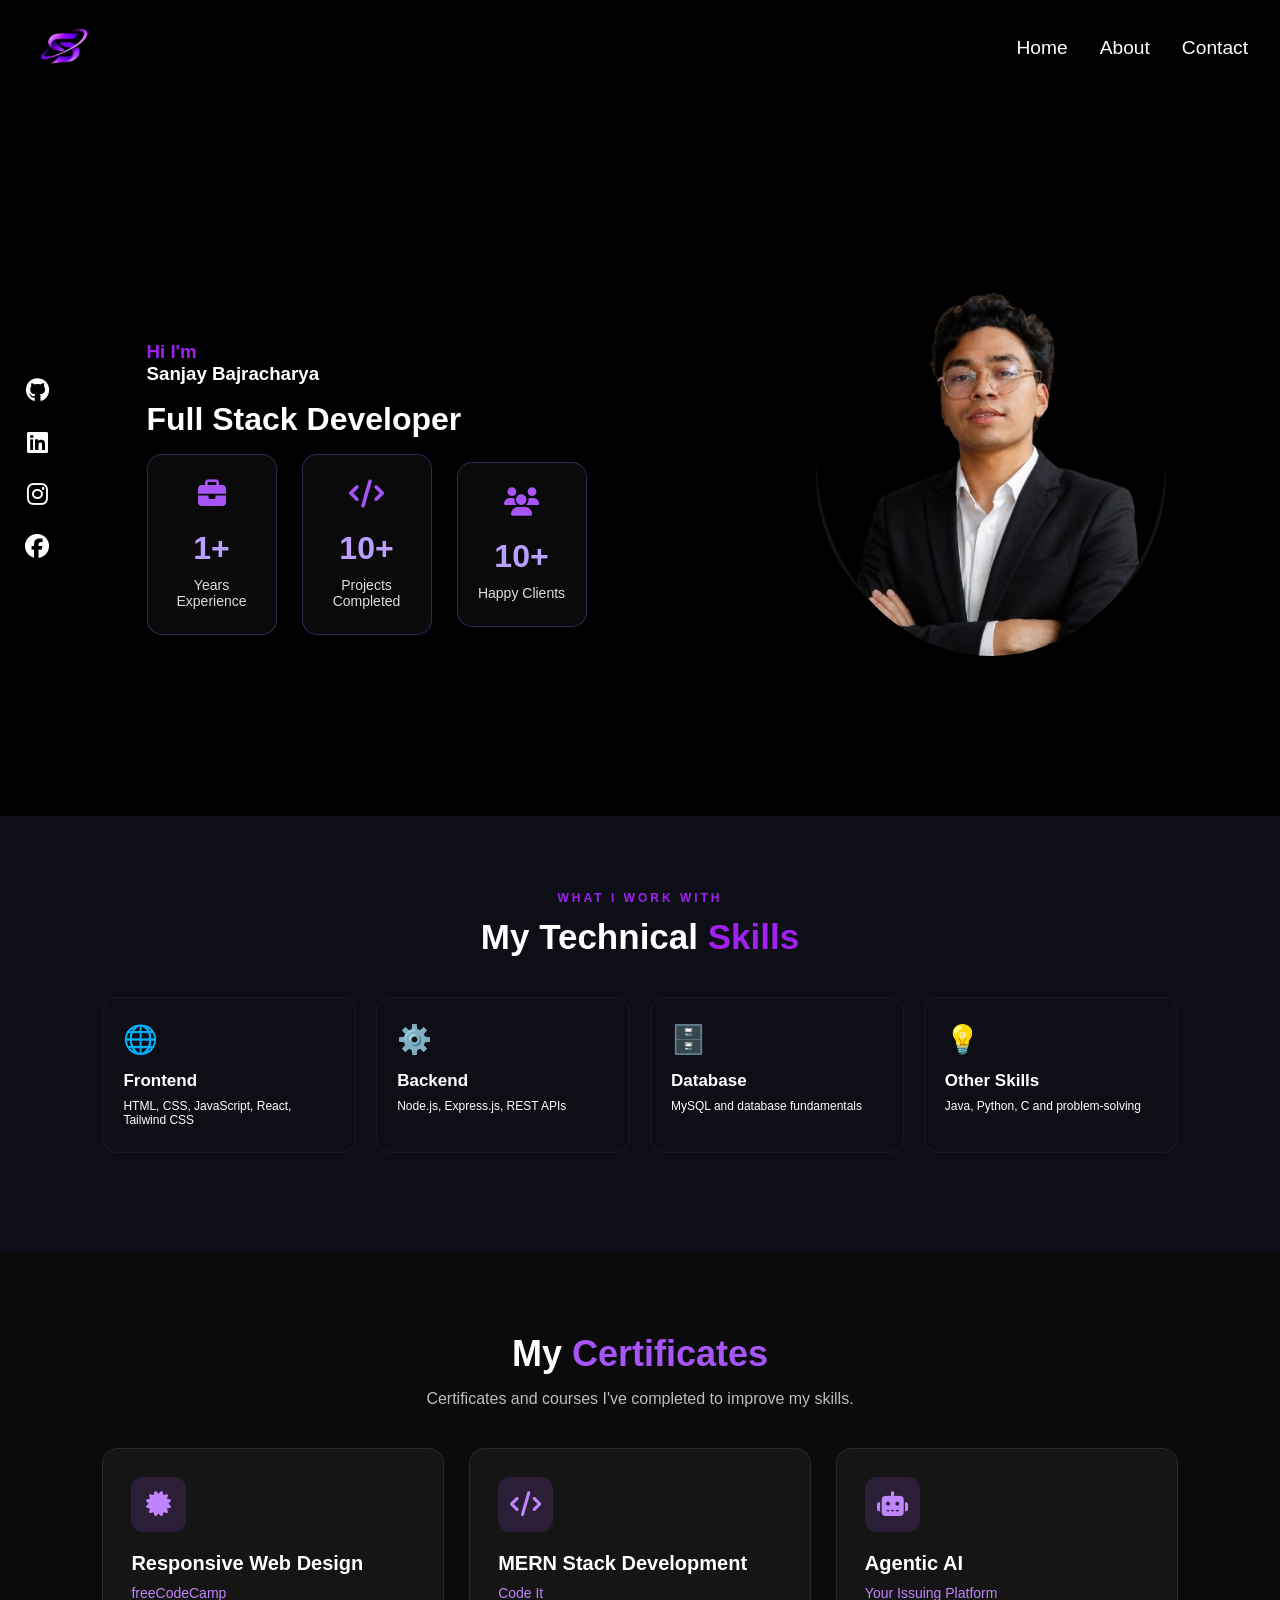
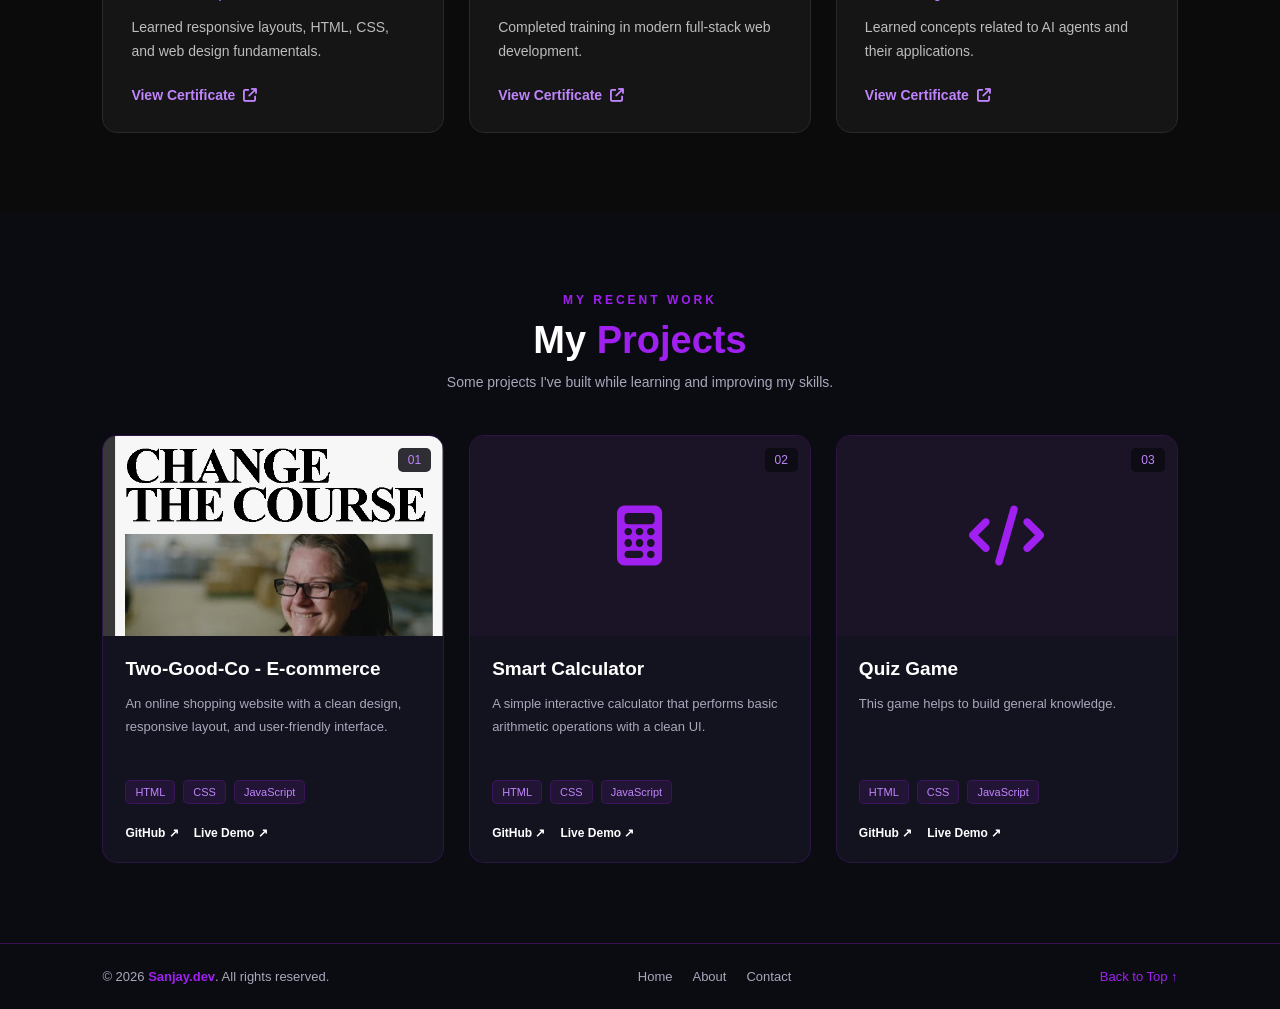
==== commit 13aa2a13: "add" ====
--- a/index.html
+++ b/index.html
@@ -221,7 +221,7 @@
           <!-- Project 1 -->
           <div class="project-card">
             <div class="project-image">
-
+              <img src="images/twogoodgo.jpg" alt="Velmora ecommerce website" />
               <span class="project-number">01</span>
             </div>
 
